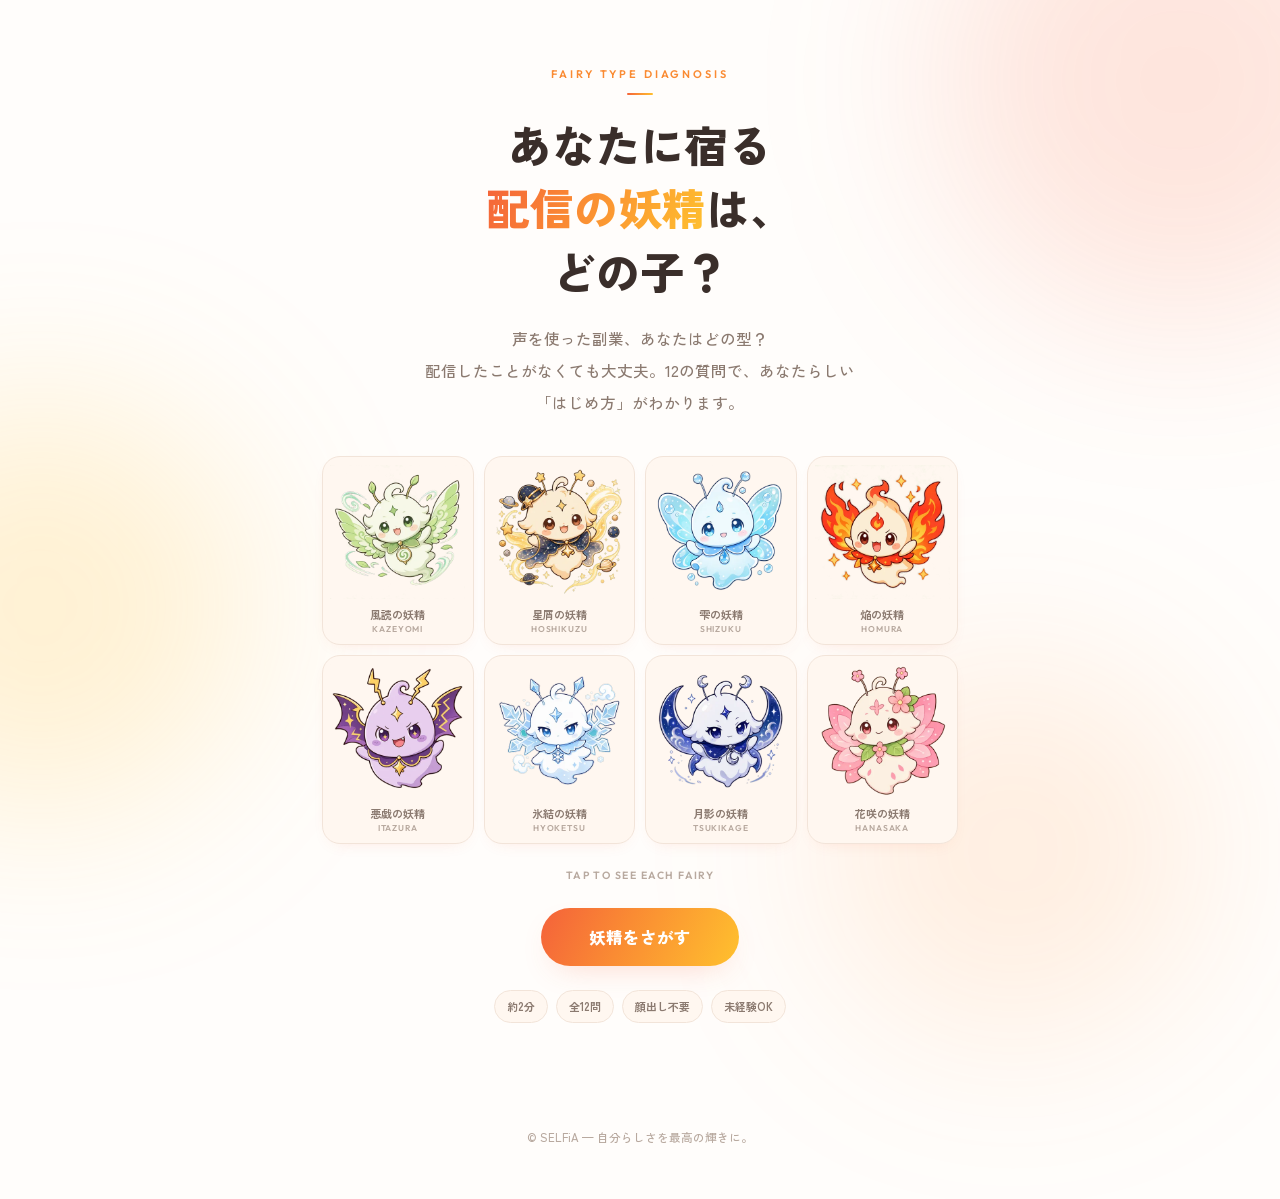
==== assess/index.html @ d410832f "feat: 配信の妖精タイプ診断ページを追加 & フロント診断をリンク化 - 新規追加: /assess/ に8体の妖精タイプ診断（12問、キャラ画像付き）   - 声を使った副業をイメージできる導線" ====
<!DOCTYPE html>
<html lang="ja">
<head>
<meta charset="UTF-8">
<meta name="viewport" content="width=device-width, initial-scale=1.0">
<title>声を使った副業診断 | あなたに宿る配信の妖精は？ | SELFiA</title>
<meta name="description" content="配信したことがなくても大丈夫。12の質問で、声を使った副業に向いてる「あなたの型」がわかる。8体の妖精から、あなたらしいはじめ方を見つけます。SELFiA｜Vライバー配信事務所">
<meta property="og:type" content="website">
<meta property="og:title" content="声を使った副業診断 | あなたに宿る配信の妖精は？ | SELFiA">
<meta property="og:description" content="12の質問で、声を使った副業に向いてる「あなたの型」がわかる。顔出しなし・スマホ1つでOK。">
<meta name="twitter:card" content="summary_large_image">
<link rel="preconnect" href="https://fonts.googleapis.com">
<link rel="preconnect" href="https://fonts.gstatic.com" crossorigin>
<link href="https://fonts.googleapis.com/css2?family=Zen+Kaku+Gothic+New:wght@400;500;700;900&family=Outfit:wght@300;400;600;700&display=swap" rel="stylesheet">
<style>
:root{
  --coral:#F4623A; --orange:#FA8B33; --amber:#FFA42B; --gold:#FFC12E;
  --grad:linear-gradient(115deg,#F4623A 0%,#FA8B33 42%,#FFC12E 100%);
  --grad-soft:linear-gradient(115deg,#FFF1EA 0%,#FFF6E8 100%);
  --ink:#3A2E2A; --ink-soft:#8B7A70; --ink-faint:#B8A99F;
  --paper:#FFFDFB; --paper-2:#FFF7F0; --line:#F2E4D9;
  --f-jp:'Zen Kaku Gothic New',system-ui,sans-serif;
  --f-en:'Outfit',system-ui,sans-serif;
  --sh:0 12px 32px -14px rgba(244,98,58,.28);
  --sh-lg:0 24px 60px -22px rgba(244,98,58,.36);
}
*{margin:0;padding:0;box-sizing:border-box}
html{scroll-behavior:smooth}
body{font-family:var(--f-jp);background:var(--paper);color:var(--ink);line-height:1.9;font-weight:500;-webkit-font-smoothing:antialiased;overflow-x:hidden}
img{display:block;max-width:100%;height:auto}

.aura{position:fixed;border-radius:50%;filter:blur(90px);pointer-events:none;z-index:0}
.aura.a{width:480px;height:480px;background:rgba(244,98,58,.15);top:-160px;right:-140px}
.aura.b{width:420px;height:420px;background:rgba(255,193,46,.19);top:44%;left:-170px}
.aura.c{width:380px;height:380px;background:rgba(250,139,51,.13);bottom:-140px;right:6%}
#sparkles{position:fixed;inset:0;pointer-events:none;z-index:1}
.sp{position:absolute;animation:rise linear infinite;opacity:0;font-size:12px;color:var(--amber)}
@keyframes rise{0%{transform:translateY(0) rotate(0) scale(.5);opacity:0}12%{opacity:1}88%{opacity:.6}100%{transform:translateY(-108vh) rotate(180deg) scale(1);opacity:0}}
.wrap{position:relative;z-index:2;max-width:680px;margin:0 auto;padding:0 22px}

.hero{padding:56px 0 64px;text-align:center}
.eyebrow{display:inline-block;font-family:var(--f-en);font-size:11px;font-weight:600;letter-spacing:.26em;color:var(--orange);padding-bottom:10px;margin-bottom:18px;position:relative}
.eyebrow::after{content:"";position:absolute;left:50%;bottom:0;transform:translateX(-50%);width:26px;height:2px;background:var(--grad);border-radius:2px}
.hero h1{font-weight:900;font-size:clamp(28px,6.8vw,44px);line-height:1.44;margin-bottom:20px}
.grad-text{background:var(--grad);-webkit-background-clip:text;background-clip:text;-webkit-text-fill-color:transparent;color:transparent}
.hero .lead{font-size:15.5px;color:var(--ink-soft);max-width:460px;margin:0 auto;line-height:2.05}

.fgrid{display:grid;grid-template-columns:repeat(4,1fr);gap:10px;margin:38px 0 22px}
.fc{display:block;width:100%;text-align:center;font-family:var(--f-jp);background:var(--paper-2);border:1px solid var(--line);border-radius:18px;overflow:hidden;padding:0 0 9px;cursor:pointer;box-shadow:0 6px 18px -12px rgba(244,98,58,.25);transition:border-color .2s,transform .18s,box-shadow .2s}
.fc:hover{border-color:var(--amber);transform:translateY(-3px);box-shadow:0 14px 30px -14px rgba(244,98,58,.4)}
.fc:active{transform:translateY(-1px)}
.fc:focus-visible{outline:2px solid var(--coral);outline-offset:3px}
.fc .ph{aspect-ratio:1;display:grid;place-items:center;overflow:hidden}
.fc img{width:90%}
.fc .cn{font-size:11px;font-weight:700;line-height:1.4;color:var(--ink-soft)}
.fc .cn small{display:block;font-family:var(--f-en);font-size:8.5px;font-weight:600;letter-spacing:.1em;color:var(--ink-faint);margin-top:1px}
.fc:nth-child(4n+1) img{animation:fl 4.2s ease-in-out infinite}
.fc:nth-child(4n+2) img{animation:fl 4.2s ease-in-out infinite .5s}
.fc:nth-child(4n+3) img{animation:fl 4.2s ease-in-out infinite 1s}
.fc:nth-child(4n+4) img{animation:fl 4.2s ease-in-out infinite 1.5s}
@keyframes fl{0%,100%{transform:translateY(0)}50%{transform:translateY(-6px)}}
.tap{font-family:var(--f-en);font-size:10.5px;font-weight:600;letter-spacing:.14em;color:var(--ink-faint);margin-bottom:22px}

.btn{display:inline-block;background:var(--grad);color:#fff;border:none;border-radius:100px;padding:17px 48px;font-family:var(--f-jp);font-weight:900;font-size:16.5px;cursor:pointer;box-shadow:var(--sh);transition:transform .18s,box-shadow .2s;text-decoration:none}
.btn:hover{transform:translateY(-2px);box-shadow:var(--sh-lg)}
.btn:active{transform:translateY(0)}
.meta{display:flex;justify-content:center;flex-wrap:wrap;gap:8px;margin-top:24px}
.chip{font-size:11px;font-weight:700;color:var(--ink-soft);background:var(--paper-2);border:1px solid var(--line);border-radius:100px;padding:5px 12px}

#quiz{display:none;padding:26px 0 90px}
.bar{position:sticky;top:0;background:rgba(255,253,251,.92);backdrop-filter:blur(8px);padding:14px 0 12px;margin:0 -22px 22px;z-index:5;border-bottom:1px solid var(--line)}
.bar-in{padding:0 22px}
.bar-top{display:flex;justify-content:space-between;align-items:center;margin-bottom:8px}
.bar-top .q{font-family:var(--f-en);font-size:11px;font-weight:600;letter-spacing:.14em;color:var(--ink-faint)}
.bar-top .q b{color:var(--coral);font-size:14px}
.bar-top .pct{font-family:var(--f-en);font-size:12px;font-weight:700;color:var(--orange)}
.track{width:100%;height:5px;background:var(--line);border-radius:100px;overflow:hidden}
.fill{height:100%;background:var(--grad);border-radius:100px;transition:width .34s ease;width:0%}

#qslot{animation:qin .34s ease}
@keyframes qin{from{opacity:0;transform:translateY(10px)}to{opacity:1;transform:none}}
.qtitle{font-weight:900;font-size:20px;line-height:1.6;margin-bottom:22px;text-align:center}
.opts{display:flex;flex-direction:column;gap:11px}
.opt{display:block;width:100%;text-align:left;background:#fff;border:1.5px solid var(--line);border-radius:18px;padding:18px 22px;font-family:var(--f-jp);font-size:14.5px;font-weight:700;color:var(--ink);cursor:pointer;transition:all .2s;line-height:1.6}
.opt:hover{border-color:var(--amber);background:var(--paper-2);transform:translateY(-1px)}
.opt:active{transform:translateY(0)}
.opt:focus-visible{outline:2px solid var(--coral);outline-offset:2px}
.back{display:block;margin:22px auto 0;background:none;border:none;font-family:var(--f-jp);font-size:12.5px;font-weight:600;color:var(--ink-faint);cursor:pointer;padding:8px 16px}
.back:hover{color:var(--coral)}

#result{display:none;padding:36px 0 60px}
.rcard{background:#fff;border-radius:28px;overflow:hidden;box-shadow:var(--sh-lg);margin-bottom:32px}
.rtop{position:relative;padding:44px 24px 32px;text-align:center;overflow:hidden;background:var(--grad)}
.rtop::before{content:"";position:absolute;inset:0;pointer-events:none;background:
  radial-gradient(circle at 12% 22%,rgba(255,255,255,.6) 0 1.5px,transparent 3px),
  radial-gradient(circle at 88% 16%,rgba(255,255,255,.5) 0 2px,transparent 4px),
  radial-gradient(circle at 72% 82%,rgba(255,255,255,.5) 0 1.5px,transparent 3px),
  radial-gradient(circle at 22% 84%,rgba(255,255,255,.4) 0 1px,transparent 2.5px);
  animation:tw 3.4s ease-in-out infinite}
@keyframes tw{0%,100%{opacity:.5}50%{opacity:1}}
.lbl{position:relative;font-family:var(--f-en);font-size:11px;font-weight:600;letter-spacing:.26em;color:rgba(255,255,255,.9);margin-bottom:16px}
.rfig{position:relative;width:180px;margin:0 auto 14px;background:rgba(255,255,255,.96);border-radius:50%;padding:12px;box-shadow:0 14px 30px -14px rgba(58,46,42,.4);animation:fl 3.4s ease-in-out infinite}
.rfig img{width:100%;border-radius:50%}
.rfname{position:relative;font-family:var(--f-en);font-size:11px;font-weight:600;letter-spacing:.2em;color:rgba(255,255,255,.85);margin-bottom:4px}
.rname{position:relative;font-weight:900;font-size:22px;color:#fff;line-height:1.4;text-shadow:0 2px 8px rgba(58,46,42,.2)}
.rcatch{position:relative;display:inline-block;margin-top:12px;background:rgba(255,255,255,.97);border-radius:100px;padding:7px 18px;font-size:12px;font-weight:700;color:var(--coral)}
.rbody{padding:32px 26px 30px}
.rlore{position:relative;font-size:13.5px;line-height:2;color:var(--ink-soft);background:var(--grad-soft);border-radius:16px;padding:18px 20px 18px 26px;margin-bottom:24px}
.rlore::before{content:"";position:absolute;left:0;top:17px;bottom:17px;width:3px;background:var(--grad);border-radius:3px}
.rlead{font-size:14.5px;line-height:1.95;margin-bottom:26px}
.sec{margin-bottom:22px}
.sec h3{display:flex;align-items:center;gap:10px;font-weight:900;font-size:14.5px;margin-bottom:12px}
.sec h3 .n{font-family:var(--f-en);font-size:11px;font-weight:700;color:#fff;background:var(--grad);border-radius:100px;padding:3px 10px;letter-spacing:.08em}
.sec ul{list-style:none;display:flex;flex-direction:column;gap:9px}
.sec li{position:relative;padding-left:20px;font-size:13.5px;line-height:1.75;color:var(--ink-soft)}
.sec li::before{content:"";position:absolute;left:2px;top:11px;width:10px;height:2px;background:var(--grad);border-radius:2px}
.stylebox{background:var(--paper-2);border:1px solid var(--line);border-radius:16px;padding:16px 18px}
.stylebox .lb{font-family:var(--f-en);font-size:10.5px;font-weight:600;letter-spacing:.16em;color:var(--orange);margin-bottom:8px}
.stylebox p{font-size:13.5px;line-height:1.9;color:var(--ink)}

.cta{background:#fff;border-radius:28px;padding:36px 26px 32px;text-align:center;box-shadow:var(--sh);margin-bottom:32px}
.tag{display:inline-block;font-family:var(--f-en);font-size:10.5px;font-weight:600;letter-spacing:.24em;color:var(--orange);margin-bottom:14px}
.cta h2{font-weight:900;font-size:23px;line-height:1.55;margin-bottom:16px}
.cta h2 em{font-style:normal;background:var(--grad);-webkit-background-clip:text;background-clip:text;-webkit-text-fill-color:transparent}
.cta p{font-size:13.5px;line-height:1.95;color:var(--ink-soft);margin-bottom:22px}
.btns{display:flex;flex-direction:column;gap:10px;margin-bottom:14px}
.btn.line{background:#06C755;box-shadow:0 12px 26px -14px rgba(6,199,85,.5)}
.btn.dark{background:#000;box-shadow:0 12px 26px -14px rgba(0,0,0,.4)}
.btn.ghost{background:transparent;color:var(--ink-soft);border:1.5px solid var(--line);box-shadow:none}
.btn.ghost:hover{background:var(--paper-2)}
.note{font-size:11.5px;color:var(--ink-faint)}

.retry{text-align:center;margin-bottom:32px}
.retry button{background:none;border:none;font-family:var(--f-jp);font-size:13px;font-weight:700;color:var(--ink-faint);cursor:pointer;padding:8px 16px;text-decoration:underline}
.retry button:hover{color:var(--coral)}

.all h3{text-align:center;font-family:var(--f-en);font-size:12px;font-weight:600;letter-spacing:.24em;color:var(--ink-faint);margin-bottom:16px}
.allgrid{display:grid;grid-template-columns:repeat(4,1fr);gap:8px}
.allgrid .a{background:var(--paper-2);border:1px solid var(--line);border-radius:14px;overflow:hidden;padding:0 0 8px;cursor:pointer;transition:all .2s;text-align:center}
.allgrid .a:hover{border:1px solid var(--amber);transform:translateY(-2px)}
.allgrid .a .ap{aspect-ratio:1;display:grid;place-items:center;overflow:hidden}
.allgrid .a img{width:88%}
.allgrid .a .n{font-size:10px;font-weight:700;color:var(--ink-soft);line-height:1.3;padding:0 4px}

footer{text-align:center;padding:40px 22px 50px;font-size:11.5px;color:var(--ink-faint)}

.mask{position:fixed;inset:0;z-index:60;background:rgba(58,46,42,.5);backdrop-filter:blur(5px);display:none;align-items:center;justify-content:center;padding:20px;overscroll-behavior:contain}
.mask.on{display:flex;animation:fade .22s ease}
@keyframes fade{from{opacity:0}to{opacity:1}}
.modal{position:relative;width:100%;max-width:420px;max-height:86vh;overflow-y:auto;background:#fff;border-radius:26px;box-shadow:0 30px 70px -20px rgba(58,46,42,.5);animation:mup .34s cubic-bezier(.25,1.2,.4,1);-webkit-overflow-scrolling:touch}
@keyframes mup{from{opacity:0;transform:translateY(26px) scale(.95)}to{opacity:1;transform:none}}
.mclose{position:absolute;top:14px;right:14px;background:rgba(255,255,255,.9);border:none;width:34px;height:34px;border-radius:50%;font-size:20px;cursor:pointer;z-index:2;color:var(--ink);line-height:1}
.mtop{position:relative;padding:28px 24px 22px;text-align:center;overflow:hidden;background:var(--grad)}
.mtop::before{content:"";position:absolute;inset:0;pointer-events:none;background:
  radial-gradient(circle at 16% 22%,rgba(255,255,255,.65) 0 1.5px,transparent 3px),
  radial-gradient(circle at 84% 16%,rgba(255,255,255,.5) 0 2px,transparent 4px),
  radial-gradient(circle at 74% 84%,rgba(255,255,255,.45) 0 1.5px,transparent 3px),
  radial-gradient(circle at 22% 86%,rgba(255,255,255,.4) 0 1px,transparent 2.5px);
  animation:tw 3.4s ease-in-out infinite}
.mfig{position:relative;width:130px;margin:0 auto 10px;background:rgba(255,255,255,.96);border-radius:50%;padding:8px;box-shadow:0 12px 26px -12px rgba(58,46,42,.4);animation:fl 3.4s ease-in-out infinite}
.mfig img{width:100%;border-radius:50%}
.mfname{position:relative;font-family:var(--f-en);font-size:10.5px;font-weight:600;letter-spacing:.2em;color:rgba(255,255,255,.85);margin-bottom:3px}
.mname{position:relative;font-weight:900;font-size:19px;color:#fff;line-height:1.4;text-shadow:0 2px 8px rgba(58,46,42,.2)}
.mcatch{position:relative;display:inline-block;margin-top:9px;background:rgba(255,255,255,.97);border-radius:100px;padding:6px 16px;font-size:11.5px;font-weight:700;color:var(--coral)}
.mbody{padding:24px 24px 28px}
.mlore{position:relative;font-size:13px;line-height:2;color:var(--ink-soft);background:var(--grad-soft);border-radius:14px;padding:16px 18px 16px 22px;margin-bottom:22px}
.mlore::before{content:"";position:absolute;left:0;top:15px;bottom:15px;width:3px;background:var(--grad);border-radius:3px}
.mlead{font-size:14px;line-height:1.95;margin-bottom:22px}
.mcta{margin-top:8px;text-align:center}

@media(min-width:768px){
  .modal{max-width:720px;max-height:92vh}
  .mtop{display:grid;grid-template-columns:170px 1fr;column-gap:24px;row-gap:4px;align-items:center;padding:26px 32px 24px;text-align:left}
  .mfig{grid-column:1;grid-row:1 / span 3;width:170px;margin:0;padding:9px;align-self:center}
  .mfname{grid-column:2;grid-row:1;font-size:11px}
  .mname{grid-column:2;grid-row:2;font-size:22px}
  .mtop > div:last-child{grid-column:2;grid-row:3;text-align:left}
  .mtop > div:last-child .mcatch{margin-top:8px}
  .mbody{padding:22px 32px 26px}
  .mlore{padding:14px 18px 14px 22px;margin-bottom:16px;font-size:13px;line-height:1.85}
  .mlead{font-size:13.5px;margin-bottom:18px;line-height:1.85}
  .mcta .btn{padding:14px 40px;font-size:15px}
}
@media(prefers-reduced-motion:reduce){*,*::before,*::after{animation:none!important;transition:none!important}html{scroll-behavior:auto}#sparkles{display:none}}
@media(max-width:560px){
  .fgrid{grid-template-columns:repeat(2,1fr);gap:10px}
  .fc .cn{font-size:12.5px}
  .fc .cn small{font-size:9px}
  .allgrid{grid-template-columns:repeat(2,1fr)}
  .allgrid .a .n{font-size:11px}
}
@media(max-width:400px){
  .allgrid{gap:7px}
  .btn{font-size:15px;padding:16px 34px}
  .rfig{width:160px}
}
</style>
</head>
<body>
<div class="aura a"></div><div class="aura b"></div><div class="aura c"></div>
<div id="sparkles" aria-hidden="true"></div>

<main class="wrap">
  <section class="hero" id="hero">
    <div class="eyebrow">FAIRY TYPE DIAGNOSIS</div>
    <h1>あなたに宿る<br><span class="grad-text">配信の妖精</span>は、<br>どの子？</h1>
    <p class="lead">声を使った副業、あなたはどの型？<br>配信したことがなくても大丈夫。12の質問で、あなたらしい「はじめ方」がわかります。</p>
    <div class="fgrid" id="fgrid"></div>
    <p class="tap">TAP TO SEE EACH FAIRY</p>
    <button class="btn" id="start">妖精をさがす</button>
    <div class="meta">
      <span class="chip">約2分</span><span class="chip">全12問</span>
      <span class="chip">顔出し不要</span><span class="chip">未経験OK</span>
    </div>
  </section>

  <section id="quiz" aria-live="polite">
    <div class="bar"><div class="bar-in">
      <div class="bar-top"><div class="q">QUESTION <b id="qn">1</b> / 12</div><div class="pct" id="pct">0%</div></div>
      <div class="track"><div class="fill" id="fill"></div></div>
    </div></div>
    <div id="qslot"></div>
    <button class="back" id="back" style="display:none">← ひとつ前にもどる</button>
  </section>

  <section id="result">
    <div class="rcard">
      <div class="rtop">
        <div class="lbl">YOUR FAIRY</div>
        <div class="rfig"><img id="rimg" src="" alt=""></div>
        <div class="rfname" id="rfname"></div>
        <div class="rname" id="rname"></div>
        <div><span class="rcatch" id="rcatch"></span></div>
      </div>
      <div class="rbody">
        <p class="rlore" id="rlore"></p>
        <p class="rlead" id="rlead"></p>
        <div class="sec"><h3><span class="n">01</span>この妖精が授ける力</h3><ul id="strong"></ul></div>
        <div class="sec"><h3><span class="n">02</span>もっと羽ばたくために</h3><ul id="grow"></ul></div>
        <div class="sec"><h3><span class="n">03</span>あなたに向いてる副業スタイル</h3>
          <div class="stylebox"><div class="lb">START STYLE</div><p id="style"></p></div>
        </div>
      </div>
    </div>

    <div class="cta">
      <div class="tag">NEXT STEP</div>
      <h2>妖精が見つかったら、<br><em>あとは、はじめるだけ。</em></h2>
      <p>SELFiAはVライバー配信事務所。<br>未経験・顔出しなし・ノルマなしでOK。<br>空いた時間で、声を使った副業をはじめられます。<br>あなたのタイプに合わせたサポートを、公式LINEで無料相談できます。</p>
      <div class="btns">
        <a class="btn line" href="https://lin.ee/PqAMqo4" target="_blank" rel="noopener">公式LINEで無料相談する</a>
        <button class="btn dark" id="shareX">結果をXでシェア</button>
        <button class="btn ghost" id="copyBtn">結果をコピー</button>
      </div>
      <p class="note">相談だけでもOK。</p>
    </div>

    <div class="retry"><button id="retry">もう一度診断する</button></div>
    <div class="all"><h3>ALL 8 FAIRIES</h3><div class="allgrid" id="allgrid"></div></div>
  </section>

  <footer>© SELFiA — 自分らしさを最高の輝きに。</footer>
</main>

<div class="mask" id="mask" role="dialog" aria-modal="true" aria-labelledby="mname">
  <div class="modal" id="modal">
    <button class="mclose" id="mclose" aria-label="閉じる">×</button>
    <div class="mtop">
      <div class="mfig"><img id="mimg" src="" alt=""></div>
      <div class="mfname" id="mfname"></div>
      <div class="mname" id="mname"></div>
      <div><span class="mcatch" id="mcatch"></span></div>
    </div>
    <div class="mbody">
      <p class="mlore" id="mlore"></p>
      <p class="mlead" id="mlead"></p>
      <div class="mcta"><button class="btn" id="mstart">この妖精か診断してみる</button></div>
    </div>
  </div>
</div>

<script>
const IMG = {
  "hanasaka": "[data-uri]",
  "homura": "[data-uri]",
  "hyoketsu": "[data-uri]",
  "itazura": "[data-uri]",
  "kazeyomi": "[data-uri]",
  "shizuku": "[data-uri]",
  "tsukikage": "[data-uri]",
  "hoshikuzu": "[data-uri]",
};

const TYPES = {
  chat_chill: {
    key:"chat_chill", img:"kazeyomi", en:"KAZEYOMI", fname:"風読の妖精", tname:"雑談でまったりお話型",
    catch:"日常を分かち合う、憩いの妖精",
    lore:"風の吹くほうにしか飛ばない妖精。呼んでも来ないが、ふと窓を開けたとき、いつのまにか部屋の中にいる。",
    lead:"派手さより、「いつもそこにいる安心感」が武器のタイプ。日常のなんでもない話で、リスナーの一日を締めくくれる型。自然体こそが最大の魅力です。",
    strong:["飾らない自然体で、リスナーが疲れない","話題がなくても場を持たせられる","毎日続けやすい、無理のないペース"],
    grow:["新規リスナーとの初回のつかみを意識","話題ストックを少し用意しておくと安定","たまに『少し違う日』を作ると飽きられない"],
    style:"副業として始めるなら、「寝る前の20〜30分・雑談配信」がベスト。話題ゼロでも今日あったことを話すだけでOK。スマホ1つ・顔出しなしで、無理なく続けられます。"
  },
  sing_voice: {
    key:"sing_voice", img:"hoshikuzu", en:"HOSHIKUZU", fname:"星屑の妖精", tname:"歌配信で声をアピール型",
    catch:"歌でこころを震わせる妖精",
    lore:"夜空のいちばん低いところで、毎晩かならず光る妖精。ひときわ眩しいわけではないが、旅人はこの星を目印に歩いてきた。",
    lead:"声そのものが強み。上手い下手ではなく、「届けたい」気持ちがあるタイプ。歌える曲が1つでもあれば、それが最強の武器になる型です。",
    strong:["声を活かせるので、話が苦手でもOK","歌がある日は話題に困らない","一発の刺さりが強く、ファン化しやすい"],
    grow:["歌以外の時間の魅せ方を用意","雑談も混ぜると人となりが伝わる","選曲でリスナー層をコントロール"],
    style:"副業として始めるなら、「週2〜3回の歌配信」から。1回30分・3〜4曲で十分。カバー曲や好きな曲を歌うだけで、声のファンが着実に増えていく型です。"
  },
  listen_gentle: {
    key:"listen_gentle", img:"shizuku", en:"SHIZUKU", fname:"雫の妖精", tname:"悩み相談で寄り添い型",
    catch:"そっと寄り添う、傾聴の妖精",
    lore:"泉のそばで、訪れた者の話をただ聞いている妖精。何も言わないのに、帰るころにはみんな軽い足取りになっている。",
    lead:"話すより、聴くのが得意なタイプ。うなずきと相づちだけで、相手の心を軽くできる型。夜の時間帯と特に相性がいい、深い信頼の型です。",
    strong:["聞き上手で、深い信頼を築ける","相手の話を引き出すのが自然にできる","少数でも濃いファンコミュニティを作れる"],
    grow:["受け身になりすぎない工夫が必要","話題の提供も少しは意識","自分から発信するSNSでの露出を"],
    style:"副業として始めるなら、「深夜の相談配信・お悩み枠」から。話す量は少なくて大丈夫。ただ聴くだけで「この人と話したい」と集まってくれる型です。"
  },
  chat_lively: {
    key:"chat_lively", img:"homura", en:"HOMURA", fname:"焔の妖精", tname:"わいわい楽しくお話し型",
    catch:"熱を灯す、賑わいの妖精",
    lore:"人が集まる場所にだけ現れ、火花を撒いて去っていく妖精。ひと晩で森ひとつを照らすほどの熱で、その場の空気を変えてしまう。",
    lead:"会話のテンポとノリが武器。明るい空気を自分から作れるタイプ。テンションで押していけるので、コメント少なめでも配信を回せる、パワー型です。",
    strong:["明るいオーラで初見リスナーを一瞬でつかむ","コメントが薄い日も自力で盛り上げられる","コラボや大人数の場で真価が出る"],
    grow:["盛り上げすぎで疲れないよう休みも大事","静かな時間も混ぜると緩急がつく","身内感が強くなりすぎないよう新規歓迎"],
    style:"副業として始めるなら、「週3〜4回・1時間の雑談配信」がベスト。テンション高めで話すだけでOK。話題よりノリで持たせるタイプ、コラボが特に相性◎です。"
  },
  friendly_all: {
    key:"friendly_all", img:"itazura", en:"ITAZURA", fname:"悪戯の妖精", tname:"誰とでも仲良し型",
    catch:"垣根をなくす、親しみの妖精",
    lore:"人の肩に座って、思いつきを耳打ちしていく妖精。何を仕掛けるか本人にもわからないが、その場にいた者は決まって笑って帰る。",
    lead:"初対面でも距離を詰められる、壁を作らないタイプ。ちょっと茶目っけを持ちながら、誰にでも同じ温度で接するから、幅広い層のリスナーがつく型です。",
    strong:["新規リスナーが入りやすい空気","コラボ相手を選ばず対応できる","名前呼び・イジりで距離を一気に縮める"],
    grow:["常連さんの優先度も忘れずに","広く浅くにならないよう深い関係も育てる","キャラクター性を出すと覚えられやすい"],
    style:"副業として始めるなら、「週3〜4回の雑談配信+コラボ多め」がベスト。誰でもウェルカムな空気が武器。初見リスナーを常連に変えるのが得意な型です。"
  },
  quiet_talk: {
    key:"quiet_talk", img:"hyoketsu", en:"HYOKETSU", fname:"氷結の妖精", tname:"しっとり聴けるお話し型",
    catch:"静けさに寄り添う、朗読の妖精",
    lore:"何百年もかけて、一粒の結晶を磨き続ける妖精。急かされることを何より嫌うが、その手から生まれるものに雑なものはひとつもない。",
    lead:"落ち着いた声と間で、聴かせるタイプ。テンションで押さないぶん、聴き心地の良さで選ばれる型。朗読・ゆる雑談・寝落ち枠で強さが出ます。",
    strong:["声の質と間の取り方で聴かせられる","夜遅い時間帯で刺さる","話しすぎないから疲れさせない"],
    grow:["新規リスナーに存在を知ってもらう工夫","SNSで声のサンプルを流すと効く","たまには少し感情を出すと化ける"],
    style:"副業として始めるなら、「夜22時以降のしっとり雑談・朗読配信」がベスト。週2〜3回・1時間、落ち着いた声で話すだけ。寝落ち枠を目指すと安定した副収入に。"
  },
  voice_charm: {
    key:"voice_charm", img:"tsukikage", en:"TSUKIKAGE", fname:"月影の妖精", tname:"声で惹きつける魅力型",
    catch:"一声で振り向かせる、魅惑の妖精",
    lore:"言葉を持たない妖精。ただ月あかりの下に立っているだけで、見た者はその夜のことを忘れられなくなるという。",
    lead:"声そのものにファンがつく、声質特化型。話す内容より「その声が聴きたい」で人が集まるタイプ。ASMR・囁き系との相性が抜群の型です。",
    strong:["声の魅力だけでリピーターがつく","ASMRなど声重視の配信で強い","少ない言葉でも印象に残る"],
    grow:["声だけに頼らず、人となりも見せる","マイクなど収録環境を少し整えるだけで化ける","声を活かすジャンル選びが重要"],
    style:"副業として始めるなら、「週2回のASMR・囁き配信」から。ちゃんとしたマイクを1つ用意するだけで一気に化ける型。副業としても収益性が高いジャンルです。"
  },
  warm_hug: {
    key:"warm_hug", img:"hanasaka", en:"HANASAKA", fname:"花咲の妖精", tname:"包容力でファンを包み込み型",
    catch:"安心を届ける、癒しの妖精",
    lore:"人の足もとを歩きながら、通った跡に小さな花を咲かせる妖精。ひとつひとつは目立たないが、季節が巡るころには野原になっている。",
    lead:"そこにいるだけで安らげる、包み込むようなタイプ。テンションで押さず「受け止める力」で人を惹きつける型。深い信頼を築ける、母性/父性型です。",
    strong:["リスナーが安心して長居できる空気","話を受け止める包容力が武器","「帰ってくる場所」として選ばれる"],
    grow:["受け身にならず、話題も少し用意","露出が少ないと見つけてもらえないのでSNS併用","癒しキャラを自分から言語化してブランド化"],
    style:"副業として始めるなら、「夜のゆる雑談・寝落ち枠」がベスト。話しすぎず、リスナーの話を受け止めるスタイル。安心感で長時間視聴されやすく、副業として安定します。"
  },
};

const ORDER = ["chat_chill", "sing_voice", "listen_gentle", "chat_lively", "friendly_all", "quiet_talk", "voice_charm", "warm_hug"];

const QUESTIONS = [
  {q:"休日、あなたはどう過ごしたい？",o:[
    ["家でのんびりする",{chat_chill:2,quiet_talk:1,warm_hug:1}],
    ["カラオケ・音楽に浸る",{sing_voice:3,voice_charm:1}],
    ["友達とワイワイ集まる",{chat_lively:2,friendly_all:2}],
    ["誰かの話をゆっくり聴く",{listen_gentle:2,warm_hug:1}]
  ]},
  {q:"初対面の人が5人いる部屋。あなたはまず？",o:[
    ["全員に自分から話しかける",{chat_lively:2,friendly_all:2}],
    ["いちばん静かな人に声をかける",{listen_gentle:2,warm_hug:1}],
    ["場全体の会話に静かに参加",{chat_chill:1,quiet_talk:2}],
    ["声や歌で場を持たせる",{sing_voice:2,voice_charm:1}]
  ]},
  {q:"「あなたの声、〇〇だね」と言われて嬉しいのは？",o:[
    ["明るくて元気！",{chat_lively:3,friendly_all:1}],
    ["落ち着く、聴きやすい",{chat_chill:2,quiet_talk:2,warm_hug:1}],
    ["個性的、印象に残る",{sing_voice:2,voice_charm:3}],
    ["優しい、包まれる感じ",{listen_gentle:2,warm_hug:2}]
  ]},
  {q:"想像して。好きな配信ジャンルはどれ？",o:[
    ["雑談メイン",{chat_chill:2,chat_lively:2,friendly_all:1}],
    ["歌枠",{sing_voice:3,voice_charm:1}],
    ["ASMR・囁き系",{quiet_talk:1,voice_charm:3,warm_hug:1}],
    ["相談・傾聴系",{listen_gentle:3,warm_hug:1}]
  ]},
  {q:"落ち込んでる友達がいたら、あなたなら？",o:[
    ["明るく励ます",{chat_lively:2,friendly_all:1}],
    ["ゆっくり話を聴く",{listen_gentle:3,warm_hug:1}],
    ["一緒に遊びに行く",{chat_lively:1,friendly_all:2}],
    ["そっとそばにいる",{chat_chill:1,quiet_talk:1,warm_hug:2}]
  ]},
  {q:"続けることについて、あなたは？",o:[
    ["毎日短時間でも継続できる",{chat_chill:2,friendly_all:1,warm_hug:1}],
    ["やる気があれば集中して一気に",{chat_lively:2,sing_voice:1}],
    ["じっくり時間かけて磨きたい",{quiet_talk:2,voice_charm:2}],
    ["相手のためなら頑張れる",{listen_gentle:2,warm_hug:1}]
  ]},
  {q:"「自分の魅力」だと自覚しているのは？",o:[
    ["テンションと明るさ",{chat_lively:3,friendly_all:1}],
    ["声質・話し方",{sing_voice:2,voice_charm:3,quiet_talk:1}],
    ["聞き上手・共感力",{listen_gentle:3,warm_hug:1}],
    ["距離感の詰め方",{friendly_all:3,chat_lively:1}]
  ]},
  {q:"配信を始めるなら、まず何から？",o:[
    ["気軽に雑談から",{chat_chill:3,chat_lively:1,friendly_all:1}],
    ["好きな曲を歌ってみる",{sing_voice:3,voice_charm:1}],
    ["ゆるく作業しながら流す",{chat_chill:1,quiet_talk:2,warm_hug:1,voice_charm:1}],
    ["リスナーの相談に答える",{listen_gentle:3,warm_hug:1}]
  ]},
  {q:"理想のリスナー像は？",o:[
    ["毎日会いに来てくれる常連",{chat_chill:2,friendly_all:1,warm_hug:1}],
    ["一緒に盛り上がる仲間",{chat_lively:2,friendly_all:2}],
    ["応援してくれるファン",{sing_voice:2,voice_charm:2}],
    ["心を許してくれる相談相手",{listen_gentle:3,warm_hug:1}]
  ]},
  {q:"苦手なことに近いのは？",o:[
    ["沈黙が続くこと",{chat_lively:2,friendly_all:1}],
    ["大人数の場",{listen_gentle:1,quiet_talk:2,voice_charm:1}],
    ["急にノリで振られること",{sing_voice:1,quiet_talk:1,voice_charm:1,warm_hug:1}],
    ["単調な繰り返し",{sing_voice:2,voice_charm:1,friendly_all:1}]
  ]},
  {q:"言われて一番嬉しい言葉は？",o:[
    ["「今日も面白かった！」",{chat_lively:3,friendly_all:1}],
    ["「話聞いてくれてありがとう」",{listen_gentle:3,warm_hug:2}],
    ["「声聞くと安心する」",{chat_chill:2,quiet_talk:2,warm_hug:1}],
    ["「歌／声、鳥肌立った」",{sing_voice:3,voice_charm:2}]
  ]},
  {q:"声で稼ぐ、あなたの一番の理由は？",o:[
    ["大勢を笑顔にしたい",{chat_lively:2,friendly_all:1}],
    ["誰かの心を軽くしたい",{listen_gentle:2,warm_hug:2}],
    ["自分の声・表現を活かしたい",{sing_voice:2,voice_charm:2,quiet_talk:1}],
    ["空いた時間で無理なく稼ぎたい",{chat_chill:2,quiet_talk:1}]
  ]}
];

const $ = s => document.querySelector(s);
const hero = $("#hero"), quiz = $("#quiz"), result = $("#result"), qslot = $("#qslot");
const fgrid = $("#fgrid"), allgrid = $("#allgrid");
const mask = $("#mask");

function shortName(name){ return name.replace(/型$/,""); }

function buildHeroGrid(){
  fgrid.innerHTML = ORDER.map(k => {
    const t = TYPES[k];
    return '<button class="fc" data-k="'+k+'" aria-label="'+t.tname+'を見る">' +
      '<div class="ph"><img src="'+IMG[t.img]+'" alt="'+t.fname+'"></div>' +
      '<div class="cn">'+t.fname+'<small>'+t.en+'</small></div>' +
      '</button>';
  }).join("");
  fgrid.querySelectorAll(".fc").forEach(btn => {
    btn.addEventListener("click", () => openModal(btn.dataset.k));
  });
}

function buildAllGrid(){
  allgrid.innerHTML = ORDER.map(k => {
    const t = TYPES[k];
    return '<button class="a" data-k="'+k+'">' +
      '<div class="ap"><img src="'+IMG[t.img]+'" alt="'+t.fname+'"></div>' +
      '<div class="n">'+t.fname+'</div>' +
      '</button>';
  }).join("");
  allgrid.querySelectorAll(".a").forEach(btn => {
    btn.addEventListener("click", () => openModal(btn.dataset.k));
  });
}

function openModal(k){
  const t = TYPES[k];
  $("#mimg").src = IMG[t.img];
  $("#mimg").alt = t.fname;
  $("#mfname").textContent = t.fname;
  $("#mname").textContent = t.tname;
  $("#mcatch").textContent = t.catch;
  $("#mlore").textContent = t.lore;
  $("#mlead").textContent = t.lead;
  mask.classList.add("on");
  document.body.style.overflow = "hidden";
}
function closeModal(){
  mask.classList.remove("on");
  document.body.style.overflow = "";
}
$("#mclose").addEventListener("click", closeModal);
mask.addEventListener("click", e => { if(e.target === mask) closeModal(); });
$("#mstart").addEventListener("click", () => { closeModal(); startQuiz(); });
document.addEventListener("keydown", e => { if(e.key === "Escape" && mask.classList.contains("on")) closeModal(); });

let step = 0;
let history = [];
let scores = {};
function initScores(){ scores = {}; ORDER.forEach(k => scores[k] = 0); }

function startQuiz(){
  step = 0;
  history = [];
  initScores();
  hero.style.display = "none";
  result.style.display = "none";
  quiz.style.display = "block";
  window.scrollTo({top:0, behavior:"instant"});
  renderQ();
}

function renderQ(){
  const q = QUESTIONS[step];
  $("#qn").textContent = step + 1;
  const pct = Math.round((step / QUESTIONS.length) * 100);
  $("#pct").textContent = pct + "%";
  $("#fill").style.width = pct + "%";
  const optsHtml = q.o.map((opt,i) =>
    '<button class="opt" data-i="'+i+'">'+opt[0]+'</button>'
  ).join("");
  qslot.innerHTML = '<div class="qtitle">'+q.q+'</div><div class="opts">'+optsHtml+'</div>';
  qslot.querySelectorAll(".opt").forEach(btn => {
    btn.addEventListener("click", () => pick(parseInt(btn.dataset.i, 10)));
  });
  $("#back").style.display = step > 0 ? "block" : "none";
  qslot.style.animation = "none";
  requestAnimationFrame(() => { qslot.style.animation = ""; });
}

function pick(i){
  const q = QUESTIONS[step];
  const [_, deltas] = q.o[i];
  history.push({idx:i, deltas});
  Object.entries(deltas).forEach(([k,v]) => { scores[k] = (scores[k]||0) + v; });
  step++;
  if(step >= QUESTIONS.length){
    finish();
  } else {
    renderQ();
  }
}

$("#back").addEventListener("click", () => {
  if(step === 0) return;
  step--;
  const last = history.pop();
  if(last){
    Object.entries(last.deltas).forEach(([k,v]) => { scores[k] = (scores[k]||0) - v; });
  }
  renderQ();
});

function finish(){
  $("#fill").style.width = "100%";
  $("#pct").textContent = "100%";
  const winner = pickWinner();
  showResult(winner);
}

function pickWinner(){
  let best = ORDER[0], max = -Infinity;
  ORDER.forEach(k => {
    if(scores[k] > max){ max = scores[k]; best = k; }
  });
  return best;
}

function showResult(k){
  const t = TYPES[k];
  $("#rimg").src = IMG[t.img];
  $("#rimg").alt = t.fname;
  $("#rfname").textContent = t.fname;
  $("#rname").textContent = t.tname;
  $("#rcatch").textContent = t.catch;
  $("#rlore").textContent = t.lore;
  $("#rlead").textContent = t.lead;
  $("#strong").innerHTML = t.strong.map(s => '<li>'+s+'</li>').join("");
  $("#grow").innerHTML = t.grow.map(s => '<li>'+s+'</li>').join("");
  $("#style").textContent = t.style;
  quiz.style.display = "none";
  result.style.display = "block";
  window.scrollTo({top:0, behavior:"instant"});

  const shareText = "私に宿る配信の妖精は「"+t.fname+"」\n"+t.tname+"\n"+t.catch+"\n\n#配信の妖精タイプ診断 #SELFiA";
  const pageUrl = location.origin + location.pathname;
  $("#shareX").onclick = () => {
    const u = "https://twitter.com/intent/tweet?text="+encodeURIComponent(shareText)+"&url="+encodeURIComponent(pageUrl);
    window.open(u, "_blank", "noopener");
  };
  $("#copyBtn").onclick = async () => {
    try {
      await navigator.clipboard.writeText(shareText + "\n" + pageUrl);
      $("#copyBtn").textContent = "✓ コピーしました";
      setTimeout(() => { $("#copyBtn").textContent = "結果をコピー"; }, 2000);
    } catch(e) {}
  };
}

$("#start").addEventListener("click", startQuiz);
$("#retry").addEventListener("click", () => {
  result.style.display = "none";
  hero.style.display = "block";
  window.scrollTo({top:0, behavior:"instant"});
});

function makeSparkles(){
  const box = $("#sparkles");
  const glyphs = ["✦","✧","·","✩","*"];
  const cols = ["#F4623A","#FA8B33","#FFA42B","#FFC12E"];
  for(let i = 0; i < 24; i++){
    const s = document.createElement("span");
    s.className = "sp";
    s.textContent = glyphs[i % glyphs.length];
    const size = 8 + Math.random() * 12;
    s.style.fontSize = size + "px";
    s.style.color = cols[i % 4];
    s.style.left = Math.random() * 100 + "%";
    s.style.top = (100 + Math.random() * 20) + "%";
    s.style.animationDuration = (14 + Math.random() * 10) + "s";
    s.style.animationDelay = -(Math.random() * 20) + "s";
    box.appendChild(s);
  }
}

buildHeroGrid();
buildAllGrid();
makeSparkles();
</script>
</body>
</html>
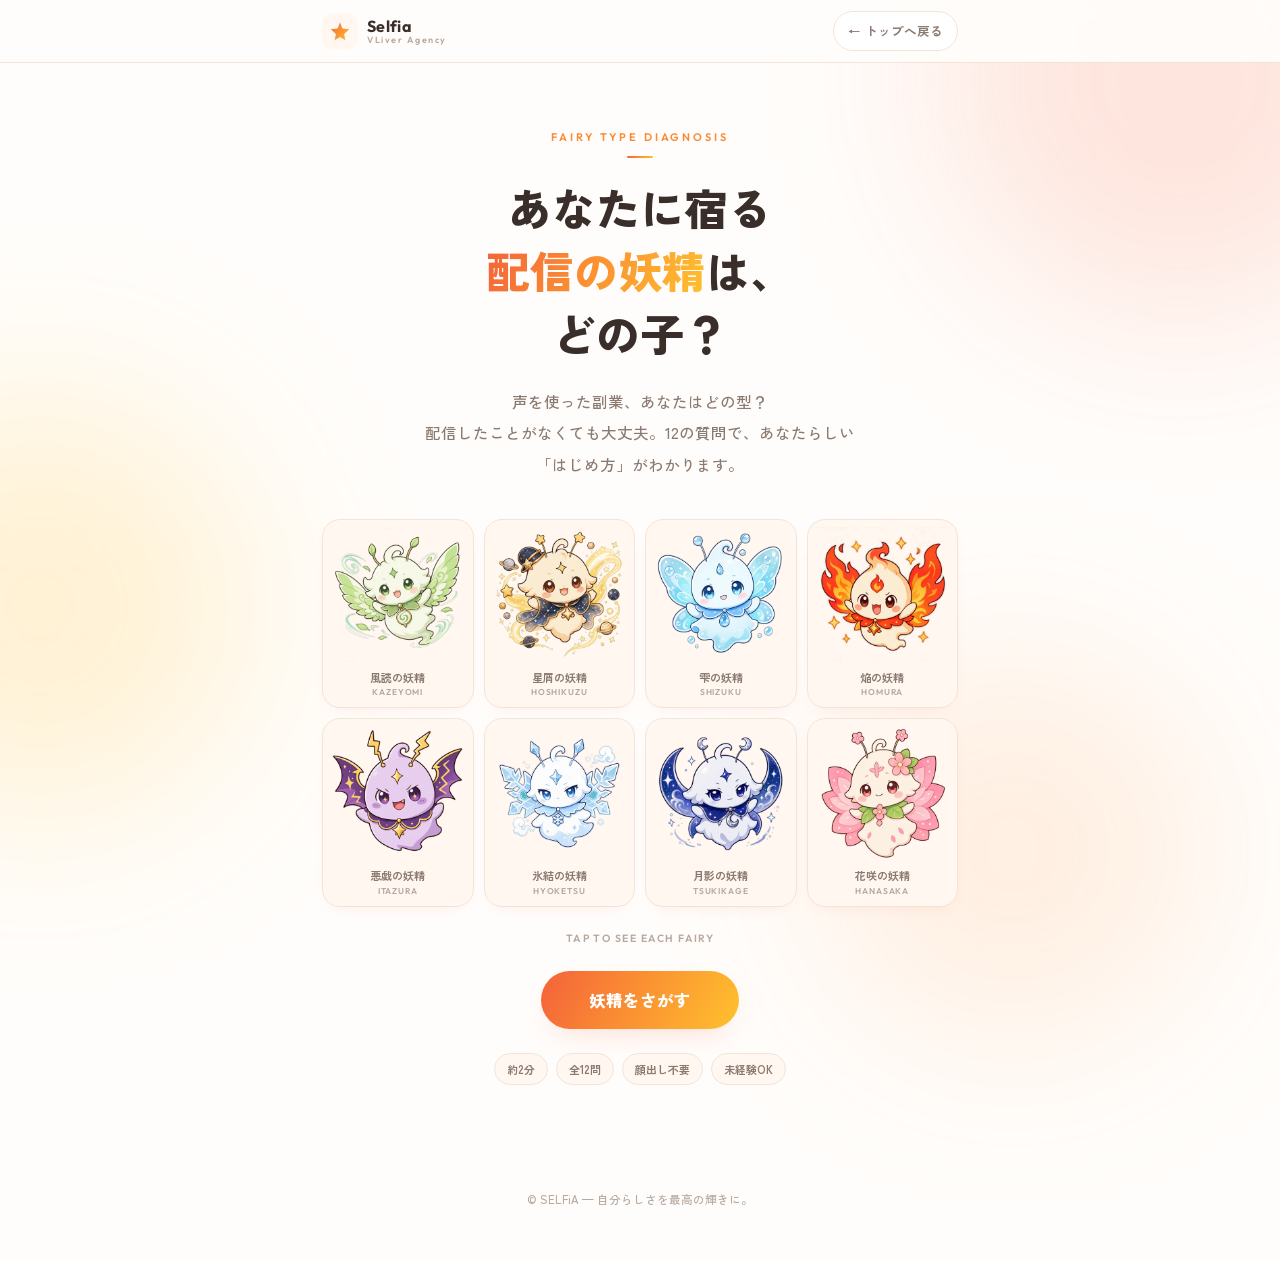
==== commit 385d1382: "feat(assess): サイトヘッダーを追加 - ページ上部に Selfia ブランド + トップへ戻るリンクの薄いヘッダーを設置 - position: sticky で常時表示、site-hd" ====
--- a/assess/index.html
+++ b/assess/index.html
@@ -68,7 +68,7 @@
 .chip{font-size:11px;font-weight:700;color:var(--ink-soft);background:var(--paper-2);border:1px solid var(--line);border-radius:100px;padding:5px 12px}
 
 #quiz{display:none;padding:26px 0 90px}
-.bar{position:sticky;top:0;background:rgba(255,253,251,.92);backdrop-filter:blur(8px);padding:14px 0 12px;margin:0 -22px 22px;z-index:5;border-bottom:1px solid var(--line)}
+.bar{position:sticky;top:57px;background:rgba(255,253,251,.92);backdrop-filter:blur(8px);padding:14px 0 12px;margin:0 -22px 22px;z-index:5;border-bottom:1px solid var(--line)}
 .bar-in{padding:0 22px}
 .bar-top{display:flex;justify-content:space-between;align-items:center;margin-bottom:8px}
 .bar-top .q{font-family:var(--f-en);font-size:11px;font-weight:600;letter-spacing:.14em;color:var(--ink-faint)}
@@ -168,6 +168,22 @@
 .mlead{font-size:14px;line-height:1.95;margin-bottom:22px}
 .mcta{margin-top:8px;text-align:center}
 
+/* Site header (slim) */
+.site-hdr{position:sticky;top:0;z-index:50;background:rgba(255,253,251,.92);backdrop-filter:blur(10px);-webkit-backdrop-filter:blur(10px);border-bottom:1px solid var(--line)}
+.sh-in{max-width:680px;margin:0 auto;padding:11px 22px;display:flex;justify-content:space-between;align-items:center;gap:12px}
+.sh-brand{display:flex;align-items:center;gap:9px;text-decoration:none;color:var(--ink);flex:1;min-width:0}
+.sh-mark{flex:none;display:grid;place-items:center;width:36px;height:36px;border-radius:10px;background:var(--paper-2)}
+.sh-mark svg{display:block}
+.sh-text{display:flex;flex-direction:column;line-height:1.15;min-width:0}
+.sh-name{font-family:var(--f-en);font-weight:700;font-size:16px;color:var(--ink);letter-spacing:.02em}
+.sh-sub{font-family:var(--f-en);font-size:9px;font-weight:600;letter-spacing:.18em;color:var(--ink-faint)}
+.sh-home{flex:none;font-family:var(--f-jp);font-size:12.5px;font-weight:700;color:var(--ink-soft);text-decoration:none;padding:7px 14px;border-radius:100px;border:1px solid var(--line);background:#fff;transition:color .2s,border-color .2s,background .2s;white-space:nowrap}
+.sh-home:hover{color:var(--coral);border-color:var(--amber);background:var(--paper-2)}
+@media(max-width:400px){
+  .sh-sub{display:none}
+  .sh-home{font-size:11.5px;padding:6px 11px}
+}
+
 @media(min-width:768px){
   .modal{max-width:720px;max-height:92vh}
   .mtop{display:grid;grid-template-columns:170px 1fr;column-gap:24px;row-gap:4px;align-items:center;padding:26px 32px 24px;text-align:left}
@@ -199,6 +215,30 @@
 <body>
 <div class="aura a"></div><div class="aura b"></div><div class="aura c"></div>
 <div id="sparkles" aria-hidden="true"></div>
+
+<header class="site-hdr">
+  <div class="sh-in">
+    <a href="../" class="sh-brand" aria-label="Selfia トップへ">
+      <span class="sh-mark" aria-hidden="true">
+        <svg viewBox="0 0 48 48" width="24" height="24">
+          <defs>
+            <linearGradient id="gradLogoAssess" x1="0" y1="0" x2="1" y2="1">
+              <stop offset="0%" stop-color="#F4623A"/>
+              <stop offset="100%" stop-color="#FFC12E"/>
+            </linearGradient>
+          </defs>
+          <path d="M24 4 L29 18 L44 20 L33 30 L36 44 L24 37 L12 44 L15 30 L4 20 L19 18 Z"
+                fill="url(#gradLogoAssess)" stroke="#fff" stroke-width="1.5" stroke-linejoin="round"/>
+        </svg>
+      </span>
+      <span class="sh-text">
+        <span class="sh-name">Selfia</span>
+        <span class="sh-sub">VLiver Agency</span>
+      </span>
+    </a>
+    <a href="../" class="sh-home">← トップへ戻る</a>
+  </div>
+</header>
 
 <main class="wrap">
   <section class="hero" id="hero">
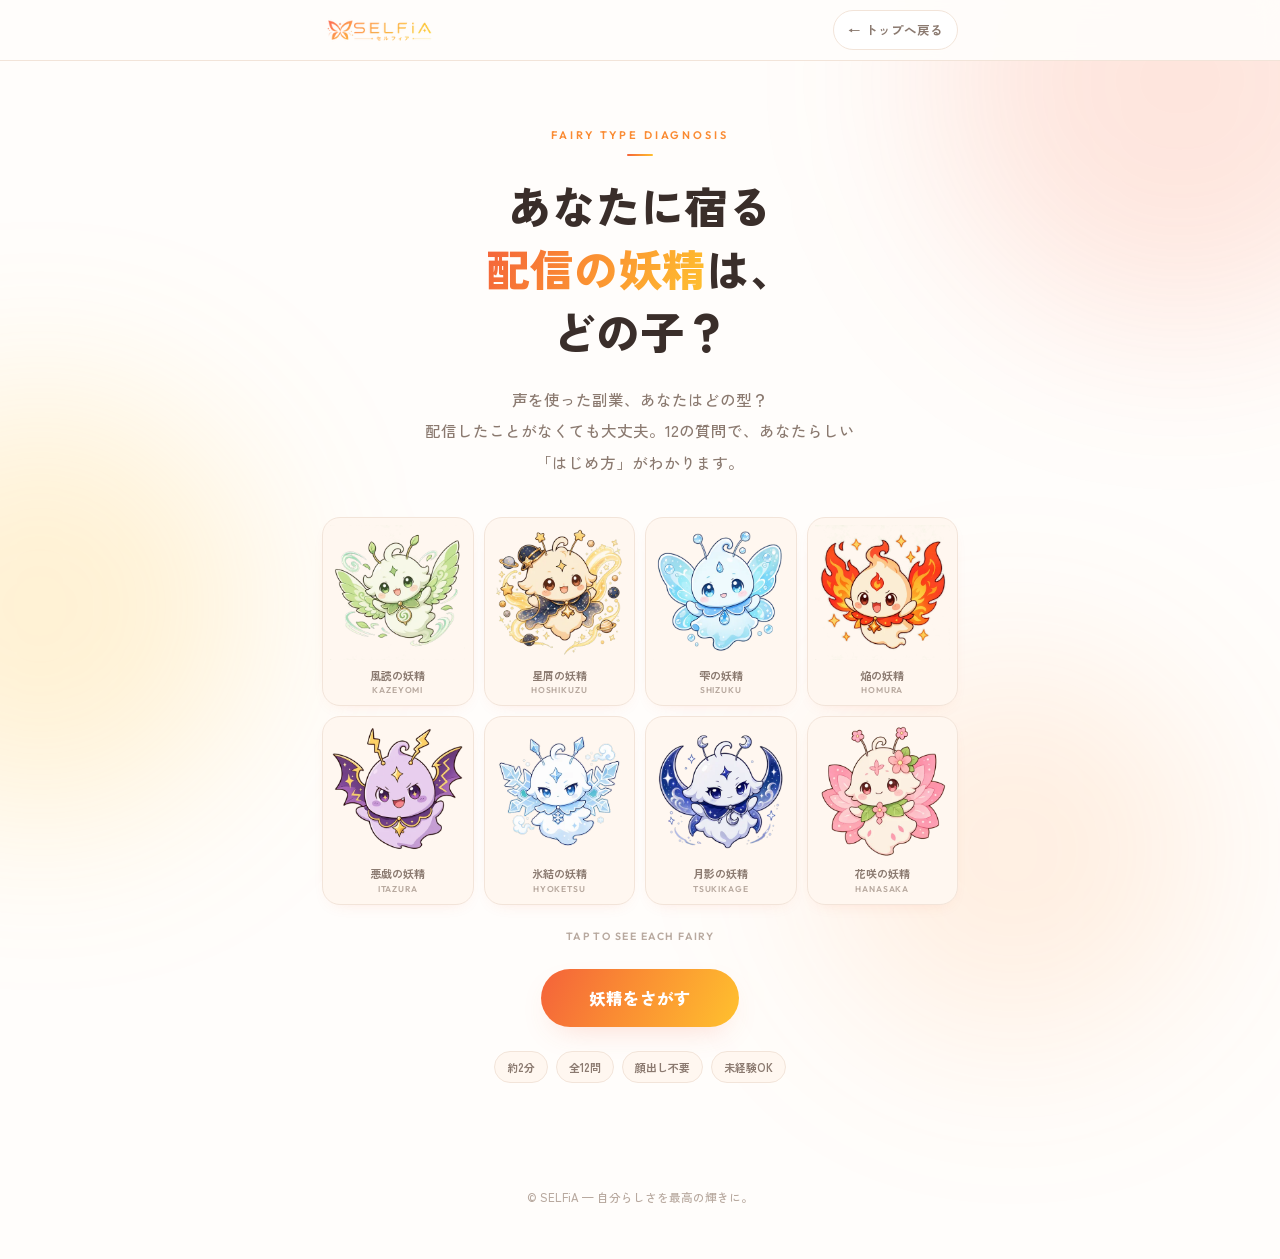
==== commit 4bbaba7d: "feat(assess): ヘッダーのロゴを SELFiA 公式ロゴ画像に差し替え - SVGの星型プレースホルダを削除し、トップページと同じ SELFiA ロゴ画像に統一 - ロゴは webp ba" ====
--- a/assess/index.html
+++ b/assess/index.html
@@ -170,17 +170,13 @@
 
 /* Site header (slim) */
 .site-hdr{position:sticky;top:0;z-index:50;background:rgba(255,253,251,.92);backdrop-filter:blur(10px);-webkit-backdrop-filter:blur(10px);border-bottom:1px solid var(--line)}
-.sh-in{max-width:680px;margin:0 auto;padding:11px 22px;display:flex;justify-content:space-between;align-items:center;gap:12px}
-.sh-brand{display:flex;align-items:center;gap:9px;text-decoration:none;color:var(--ink);flex:1;min-width:0}
-.sh-mark{flex:none;display:grid;place-items:center;width:36px;height:36px;border-radius:10px;background:var(--paper-2)}
-.sh-mark svg{display:block}
-.sh-text{display:flex;flex-direction:column;line-height:1.15;min-width:0}
-.sh-name{font-family:var(--f-en);font-weight:700;font-size:16px;color:var(--ink);letter-spacing:.02em}
-.sh-sub{font-family:var(--f-en);font-size:9px;font-weight:600;letter-spacing:.18em;color:var(--ink-faint)}
+.sh-in{max-width:680px;margin:0 auto;padding:10px 22px;display:flex;justify-content:space-between;align-items:center;gap:12px}
+.sh-brand{display:flex;align-items:center;text-decoration:none;flex:none}
+.sh-brand img{display:block;height:32px;width:auto}
 .sh-home{flex:none;font-family:var(--f-jp);font-size:12.5px;font-weight:700;color:var(--ink-soft);text-decoration:none;padding:7px 14px;border-radius:100px;border:1px solid var(--line);background:#fff;transition:color .2s,border-color .2s,background .2s;white-space:nowrap}
 .sh-home:hover{color:var(--coral);border-color:var(--amber);background:var(--paper-2)}
 @media(max-width:400px){
-  .sh-sub{display:none}
+  .sh-brand img{height:28px}
   .sh-home{font-size:11.5px;padding:6px 11px}
 }
 
@@ -218,23 +214,8 @@
 
 <header class="site-hdr">
   <div class="sh-in">
-    <a href="../" class="sh-brand" aria-label="Selfia トップへ">
-      <span class="sh-mark" aria-hidden="true">
-        <svg viewBox="0 0 48 48" width="24" height="24">
-          <defs>
-            <linearGradient id="gradLogoAssess" x1="0" y1="0" x2="1" y2="1">
-              <stop offset="0%" stop-color="#F4623A"/>
-              <stop offset="100%" stop-color="#FFC12E"/>
-            </linearGradient>
-          </defs>
-          <path d="M24 4 L29 18 L44 20 L33 30 L36 44 L24 37 L12 44 L15 30 L4 20 L19 18 Z"
-                fill="url(#gradLogoAssess)" stroke="#fff" stroke-width="1.5" stroke-linejoin="round"/>
-        </svg>
-      </span>
-      <span class="sh-text">
-        <span class="sh-name">Selfia</span>
-        <span class="sh-sub">VLiver Agency</span>
-      </span>
+    <a href="../" class="sh-brand" aria-label="SELFiA トップへ">
+      <img src="[data-uri]" alt="SELFiA">
     </a>
     <a href="../" class="sh-home">← トップへ戻る</a>
   </div>
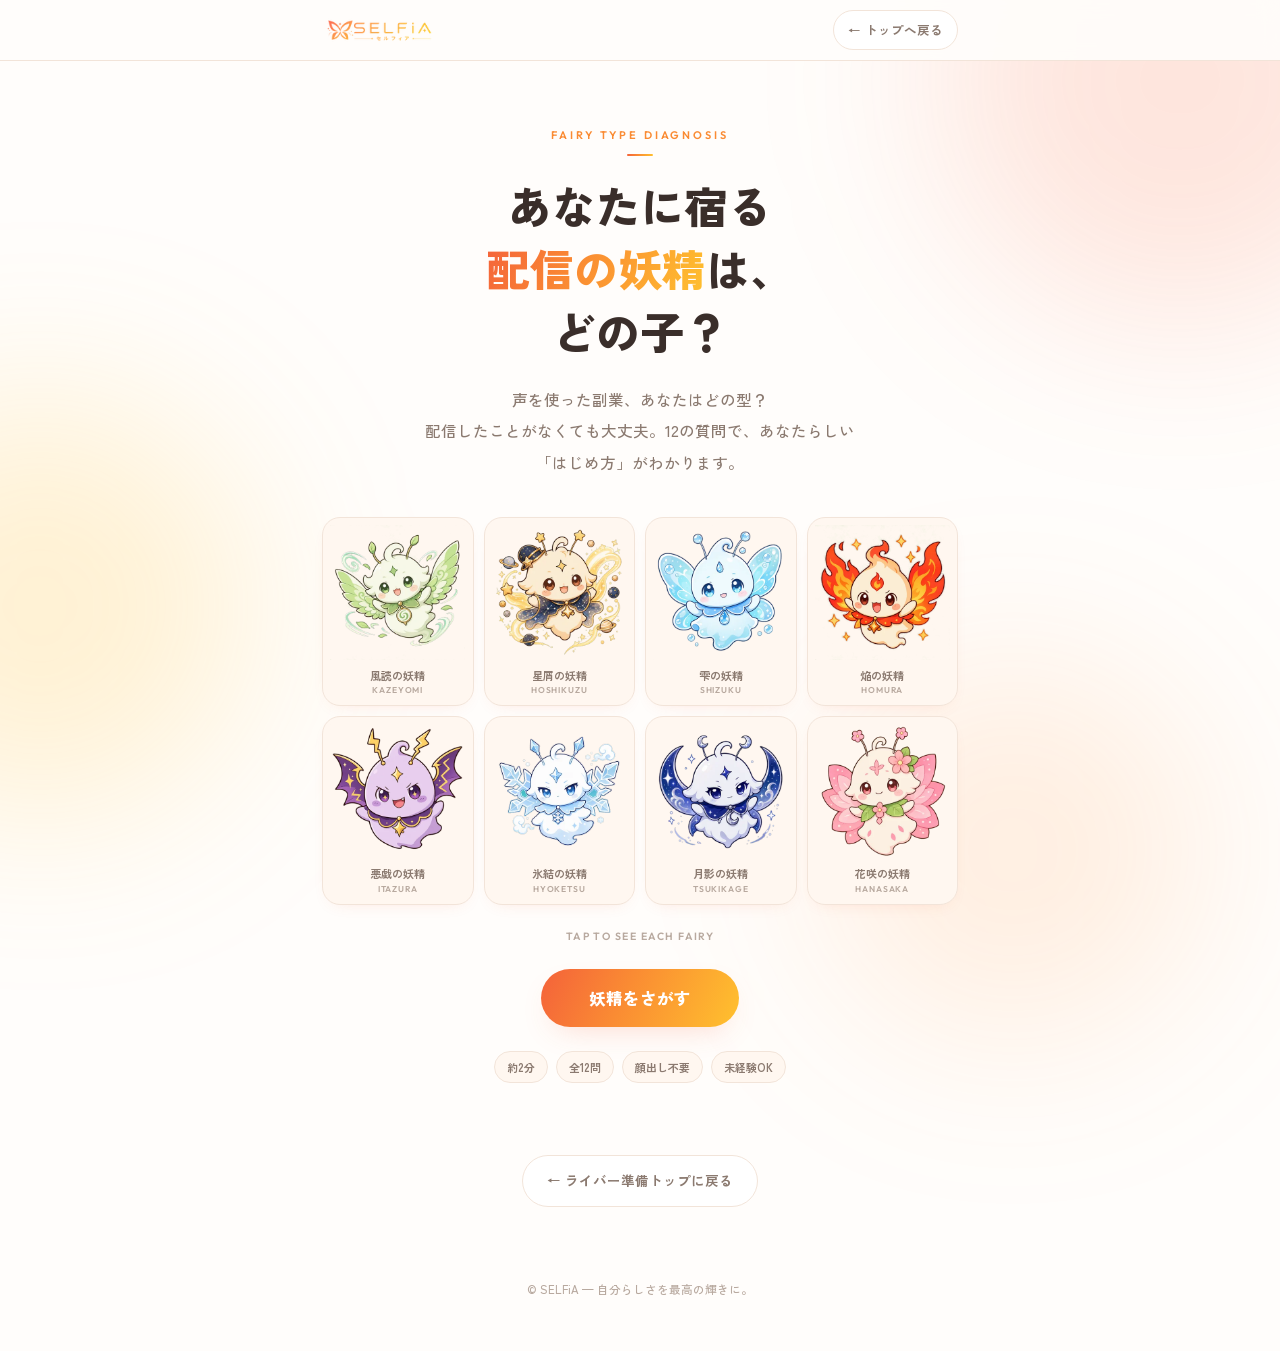
==== commit 2f619d78: "feat(assess): ページ最下部に「ライバー準備トップに戻る」リンクを追加 - setup/ と同じデザインの backlink を assess/ の最下部（footer 直前）に配置 - " ====
--- a/assess/index.html
+++ b/assess/index.html
@@ -144,6 +144,10 @@
 
 footer{text-align:center;padding:40px 22px 50px;font-size:11.5px;color:var(--ink-faint)}
 
+.backlink-wrap{text-align:center;margin:8px 0 32px;padding:0 22px;position:relative;z-index:2}
+.backlink{display:inline-flex;align-items:center;font-family:var(--f-jp);font-size:13.5px;font-weight:700;color:var(--ink-soft);text-decoration:none;padding:12px 24px;border-radius:100px;border:1px solid var(--line);background:#fff;transition:color .2s,border-color .2s,background .2s,transform .2s}
+.backlink:hover{color:var(--coral);border-color:var(--amber);background:var(--paper-2);transform:translateY(-2px)}
+
 .mask{position:fixed;inset:0;z-index:60;background:rgba(58,46,42,.5);backdrop-filter:blur(5px);display:none;align-items:center;justify-content:center;padding:20px;overscroll-behavior:contain}
 .mask.on{display:flex;animation:fade .22s ease}
 @keyframes fade{from{opacity:0}to{opacity:1}}
@@ -280,6 +284,10 @@
     <div class="all"><h3>ALL 8 FAIRIES</h3><div class="allgrid" id="allgrid"></div></div>
   </section>
 
+  <div class="backlink-wrap">
+    <a href="../liver-prep/" class="backlink">← ライバー準備トップに戻る</a>
+  </div>
+
   <footer>© SELFiA — 自分らしさを最高の輝きに。</footer>
 </main>
 
